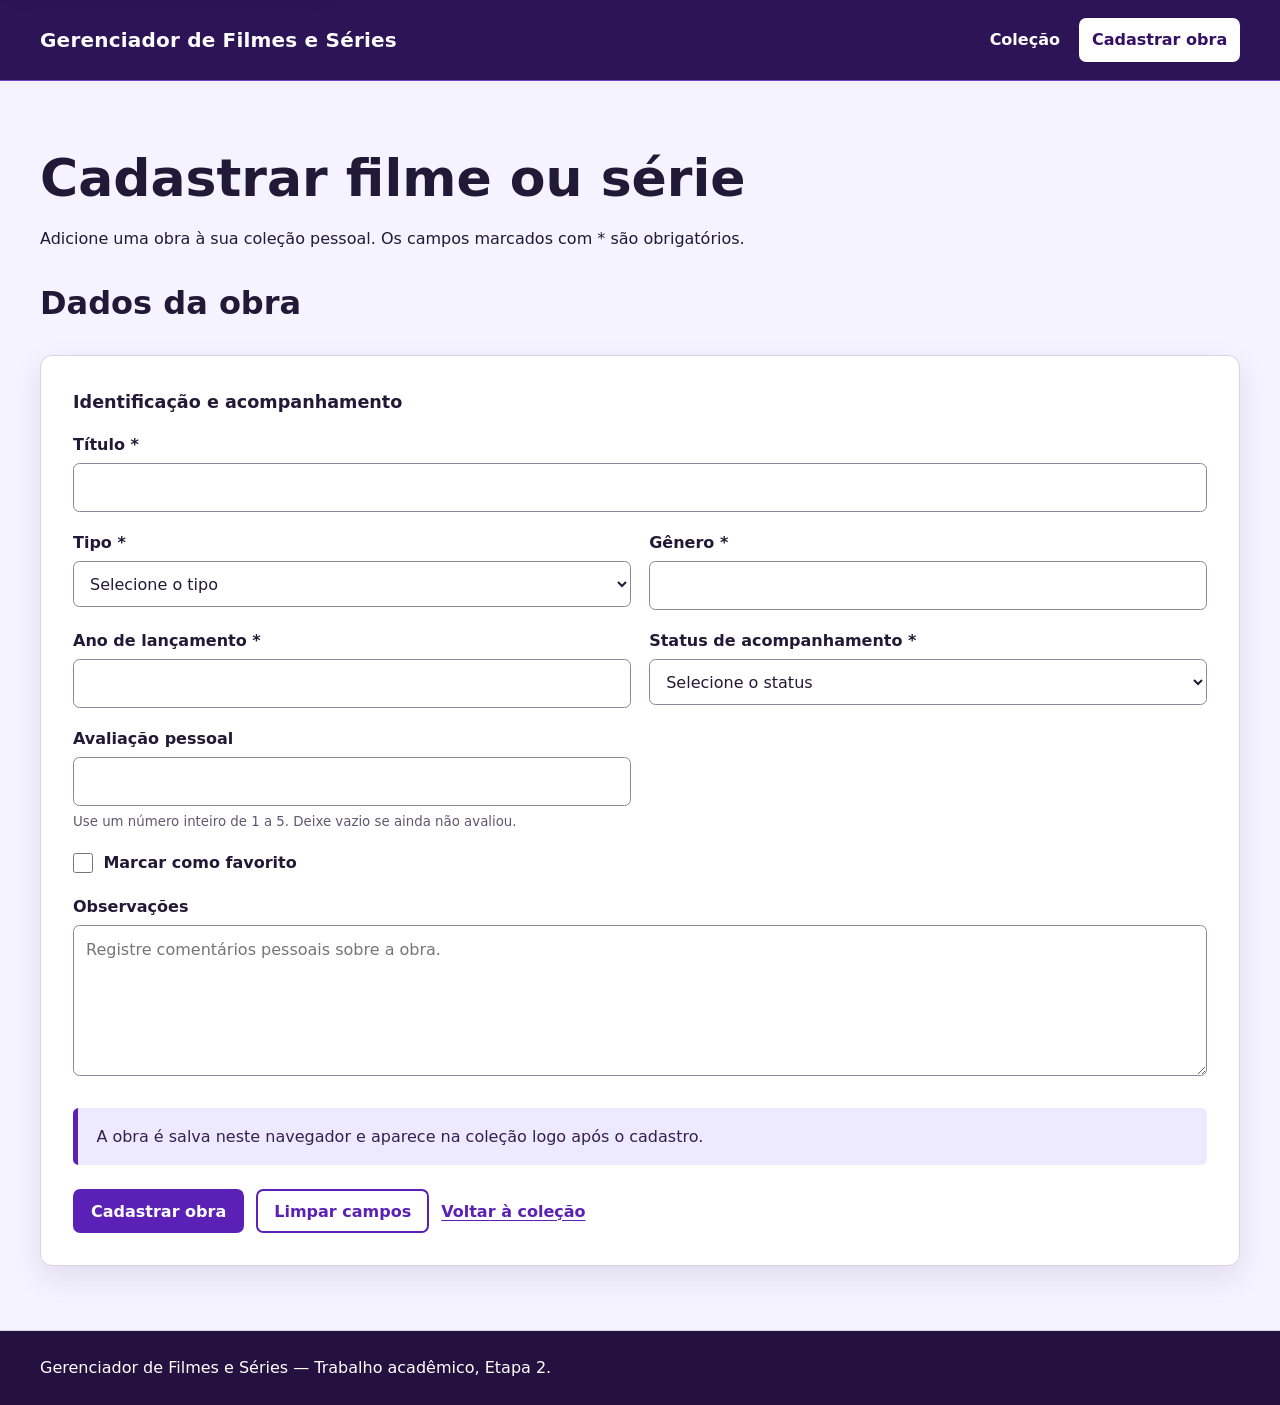
==== pages/cadastro.html @ 1528eb8b "first commit" ====
<!DOCTYPE html>
<html lang="pt-BR">
<head>
  <meta charset="UTF-8">
  <meta name="viewport" content="width=device-width, initial-scale=1.0">
  <meta name="description" content="Cadastro de uma obra no Gerenciador de Filmes e Séries.">
  <link rel="stylesheet" href="../assets/css/style.css">
  <script src="../assets/js/script.js" defer></script>
  <title>Cadastro | Gerenciador de Filmes e Séries</title>
</head>
<body>
  <a class="skip-link" href="#conteudo-principal">Pular para o conteúdo principal</a>
  <header class="site-header">
    <div class="container">
      <p class="site-name">Gerenciador de Filmes e Séries</p>
      <nav aria-label="Navegação principal">
        <ul>
          <li><a href="../index.html">Coleção</a></li>
          <li><a href="cadastro.html" aria-current="page">Cadastrar obra</a></li>
        </ul>
      </nav>
    </div>
  </header>
  <main id="conteudo-principal" class="container page-content">
    <section class="page-intro" aria-labelledby="titulo-pagina">
      <h1 id="titulo-pagina">Cadastrar filme ou série</h1>
      <p>Adicione uma obra à sua coleção pessoal. Os campos marcados com <span aria-hidden="true">*</span> são obrigatórios.</p>
    </section>

    <section aria-labelledby="titulo-formulario">
      <h2 id="titulo-formulario">Dados da obra</h2>
      <form id="form-cadastro">
        <fieldset>
          <legend>Identificação e acompanhamento</legend>

          <div class="form-grid">
            <div class="field field-wide">
              <label for="titulo">Título <span aria-hidden="true">*</span></label>
              <input type="text" id="titulo" name="titulo" required autocomplete="off">
            </div>

            <div class="field">
              <label for="tipo">Tipo <span aria-hidden="true">*</span></label>
              <select id="tipo" name="tipo" required>
                <option value="" selected disabled>Selecione o tipo</option>
                <option value="filme">Filme</option>
                <option value="serie">Série</option>
              </select>
            </div>

            <div class="field">
              <label for="genero">Gênero <span aria-hidden="true">*</span></label>
              <input type="text" id="genero" name="genero" list="sugestoes-genero" required autocomplete="off">
              <datalist id="sugestoes-genero">
                <option value="Ação"></option>
                <option value="Comédia"></option>
                <option value="Drama"></option>
                <option value="Ficção Científica"></option>
                <option value="Suspense"></option>
              </datalist>
            </div>

            <div class="field">
              <label for="ano">Ano de lançamento <span aria-hidden="true">*</span></label>
              <!-- O cinema surgiu no fim do século XIX; 2100 aceita obras anunciadas no futuro. -->
              <input type="number" id="ano" name="ano" min="1888" max="2100" step="1" required inputmode="numeric">
            </div>

            <div class="field">
              <label for="status">Status de acompanhamento <span aria-hidden="true">*</span></label>
              <select id="status" name="status" required>
                <option value="" selected disabled>Selecione o status</option>
                <option value="quero-assistir">Quero Assistir</option>
                <option value="assistindo">Assistindo</option>
                <option value="concluido">Concluído</option>
                <option value="abandonado">Abandonado</option>
              </select>
            </div>

            <div class="field">
              <label for="avaliacao">Avaliação pessoal</label>
              <input type="number" id="avaliacao" name="avaliacao" min="1" max="5" step="1" inputmode="numeric" aria-describedby="ajuda-avaliacao">
              <small id="ajuda-avaliacao">Use um número inteiro de 1 a 5. Deixe vazio se ainda não avaliou.</small>
            </div>

            <div class="field field-wide checkbox-field">
              <input type="checkbox" id="favorito" name="favorito" value="sim">
              <label for="favorito">Marcar como favorito</label>
            </div>

            <div class="field field-wide">
              <label for="observacoes">Observações</label>
              <textarea id="observacoes" name="observacoes" rows="5" placeholder="Registre comentários pessoais sobre a obra."></textarea>
            </div>
          </div>
        </fieldset>

        <p class="static-notice" id="aviso-formulario">A obra é salva neste navegador e aparece na coleção logo após o cadastro.</p>
        <div class="form-actions">
          <button type="submit" aria-describedby="aviso-formulario">Cadastrar obra</button>
          <button type="reset" class="button-secondary">Limpar campos</button>
          <a href="../index.html">Voltar à coleção</a>
        </div>
      </form>
    </section>
  </main>
  <footer class="site-footer">
    <div class="container"><p>Gerenciador de Filmes e Séries — Trabalho acadêmico, Etapa 2.</p></div>
  </footer>
</body>
</html>
---- assets/css/style.css ----
:root {
  color-scheme: light;
  --background: #f5f3ff;
  --surface: #ffffff;
  --surface-muted: #ede9fe;
  --text: #211a36;
  --muted: #5f5870;
  --primary: #5b21b6;
  --primary-dark: #401580;
  --border: #d8d2e5;
  --danger: #a31919;
  --danger-dark: #761111;
  --focus: #f59e0b;
  --shadow: 0 12px 30px rgb(46 31 78 / 10%);
  --radius: 0.75rem;
}

*,
*::before,
*::after {
  box-sizing: border-box;
}

html {
  scroll-behavior: smooth;
}

body {
  min-height: 100vh;
  margin: 0;
  display: flex;
  flex-direction: column;
  background: var(--background);
  color: var(--text);
  font-family: system-ui, -apple-system, BlinkMacSystemFont, "Segoe UI", sans-serif;
  font-size: 1rem;
  line-height: 1.6;
}

a {
  color: var(--primary);
  font-weight: 650;
  text-underline-offset: 0.2em;
}

a:hover {
  color: var(--primary-dark);
}

:focus-visible {
  outline: 3px solid var(--focus);
  outline-offset: 3px;
}

.container {
  width: min(100% - 2rem, 75rem);
  margin-inline: auto;
}

.skip-link {
  position: fixed;
  z-index: 10;
  top: 0.75rem;
  left: 0.75rem;
  padding: 0.65rem 1rem;
  transform: translateY(-180%);
  border-radius: 0.4rem;
  background: var(--surface);
  color: var(--primary-dark);
  box-shadow: var(--shadow);
}

.skip-link:focus {
  transform: translateY(0);
}

.site-header {
  border-bottom: 1px solid #7443c4;
  background: #2d1456;
  color: #fff;
}

.site-header .container {
  display: flex;
  align-items: center;
  justify-content: space-between;
  gap: 1.5rem;
  min-height: 5rem;
}

.site-name {
  margin: 0;
  font-size: clamp(1rem, 3vw, 1.25rem);
  font-weight: 800;
  letter-spacing: 0.01em;
}

nav ul {
  display: flex;
  flex-wrap: wrap;
  gap: 0.4rem;
  margin: 0;
  padding: 0;
  list-style: none;
}

nav a {
  display: block;
  padding: 0.55rem 0.8rem;
  border-radius: 0.45rem;
  color: #fff;
  text-decoration: none;
}

nav a:hover,
nav a[aria-current="page"] {
  background: #fff;
  color: #351064;
}

.page-content {
  flex: 1;
  padding-block: clamp(2rem, 5vw, 4rem);
}

.hero,
.page-intro {
  max-width: 50rem;
  margin-bottom: 2rem;
}

.hero h1,
.page-intro h1 {
  margin-block: 0.1em 0.35em;
  font-size: clamp(2.1rem, 6vw, 4rem);
  line-height: 1.1;
}

.page-intro h1 {
  font-size: clamp(2rem, 5vw, 3.25rem);
}

h2 {
  margin-top: 0;
  font-size: clamp(1.4rem, 3vw, 2rem);
  line-height: 1.25;
}

.eyebrow {
  margin-bottom: 0;
  color: var(--primary);
  font-size: 0.8rem;
  font-weight: 800;
  letter-spacing: 0.12em;
  text-transform: uppercase;
}

.section-heading {
  margin-bottom: 1.25rem;
}

.section-heading h2 {
  margin-bottom: 0;
}

.static-notice {
  margin-block: 1.5rem;
  padding: 1rem 1.15rem;
  border-left: 0.35rem solid var(--primary);
  border-radius: 0.35rem;
  background: var(--surface-muted);
  color: #332050;
}

.controls,
.collection,
.details-card,
form {
  margin-top: 2rem;
}

.controls,
.details-card,
form:not(.search-form):not(.filter-form) {
  padding: clamp(1.1rem, 3vw, 2rem);
  border: 1px solid var(--border);
  border-radius: var(--radius);
  background: var(--surface);
  box-shadow: var(--shadow);
}

.search-form,
.filter-form {
  margin-block: 1.25rem;
}

fieldset {
  min-width: 0;
  margin: 0;
  padding: 0;
  border: 0;
}

legend {
  margin-bottom: 1rem;
  padding: 0;
  font-size: 1.1rem;
  font-weight: 800;
}

.form-grid,
.filters-grid {
  display: grid;
  grid-template-columns: repeat(2, minmax(0, 1fr));
  gap: 1.15rem;
}

.filters-grid {
  grid-template-columns: repeat(3, minmax(0, 1fr));
}

.field {
  min-width: 0;
}

.field-wide {
  grid-column: 1 / -1;
}

label {
  display: block;
  margin-bottom: 0.35rem;
  font-weight: 750;
}

input,
select,
textarea,
button {
  font: inherit;
}

input:not([type="checkbox"]),
select,
textarea {
  width: 100%;
  min-height: 2.85rem;
  padding: 0.65rem 0.75rem;
  border: 1px solid #8d849e;
  border-radius: 0.4rem;
  background: #fff;
  color: var(--text);
}

textarea {
  min-height: 7.5rem;
  resize: vertical;
}

small {
  display: block;
  margin-top: 0.3rem;
  color: var(--muted);
}

.checkbox-field {
  display: flex;
  align-items: center;
  gap: 0.65rem;
}

.checkbox-field input {
  width: 1.25rem;
  height: 1.25rem;
  margin: 0;
  accent-color: var(--primary);
}

.checkbox-field label {
  margin: 0;
}

.inline-control {
  display: flex;
  gap: 0.65rem;
}

.inline-control input {
  flex: 1;
}

button,
.button-link {
  display: inline-flex;
  min-height: 2.75rem;
  align-items: center;
  justify-content: center;
  padding: 0.6rem 1rem;
  border: 2px solid var(--primary);
  border-radius: 0.45rem;
  background: var(--primary);
  color: #fff;
  font-weight: 750;
  line-height: 1.2;
  text-decoration: none;
  cursor: pointer;
}

button:hover,
.button-link:hover {
  border-color: var(--primary-dark);
  background: var(--primary-dark);
  color: #fff;
}

button:disabled {
  border-color: #77717f;
  background: #dedbe2;
  color: #514d57;
  cursor: not-allowed;
}

.button-secondary {
  background: transparent;
  color: var(--primary);
}

.button-secondary:hover {
  color: #fff;
}

.button-danger {
  border-color: var(--danger);
  background: var(--danger);
}

.button-danger:hover {
  border-color: var(--danger-dark);
  background: var(--danger-dark);
}

.form-actions,
.table-actions {
  display: flex;
  flex-wrap: wrap;
  align-items: center;
  gap: 0.75rem;
}

.form-actions {
  margin-top: 1.25rem;
}

.table-wrapper {
  overflow-x: auto;
  border: 1px solid var(--border);
  border-radius: var(--radius);
  background: var(--surface);
  box-shadow: var(--shadow);
}

table {
  width: 100%;
  min-width: 70rem;
  border-collapse: collapse;
}

caption {
  padding: 1rem;
  color: var(--muted);
  font-weight: 650;
  text-align: left;
}

th,
td {
  padding: 0.9rem 0.75rem;
  border-top: 1px solid var(--border);
  text-align: left;
  vertical-align: top;
}

thead th {
  background: #37205c;
  color: #fff;
  white-space: nowrap;
}

tbody tr:nth-child(even) {
  background: #faf9fd;
}

.table-actions {
  min-width: 18rem;
}

.table-actions button,
.table-actions a {
  min-height: 2.25rem;
  padding: 0.35rem 0.55rem;
  font-size: 0.875rem;
}

.status {
  display: inline-block;
  padding: 0.18rem 0.5rem;
  border: 1px solid currentColor;
  border-radius: 999px;
  font-size: 0.85rem;
  font-weight: 750;
  white-space: nowrap;
}

.status-completed {
  color: #14632c;
}

.status-watching {
  color: #165a85;
}

.status-planned {
  color: #6d4b00;
}

.status-abandoned {
  color: #8b2020;
}

.feedback {
  margin-block: 0 1.25rem;
  padding: 0.85rem 1.15rem;
  border-left: 0.35rem solid #14632c;
  border-radius: 0.35rem;
  background: #e7f6ec;
  color: #14632c;
  font-weight: 650;
}

.feedback:empty {
  margin: 0;
  padding: 0;
  border: 0;
}

.rating-text {
  white-space: nowrap;
}

.details-list {
  display: grid;
  grid-template-columns: repeat(2, minmax(0, 1fr));
  gap: 1rem;
  margin: 0;
}

.details-list > div {
  padding: 1rem;
  border-radius: 0.5rem;
  background: #f8f6fc;
}

.details-list .details-wide {
  grid-column: 1 / -1;
}

.details-list dt {
  color: var(--muted);
  font-size: 0.85rem;
  font-weight: 750;
  text-transform: uppercase;
}

.details-list dd {
  margin: 0.25rem 0 0;
  font-weight: 650;
}

.site-footer {
  margin-top: auto;
  padding-block: 1.5rem;
  border-top: 1px solid var(--border);
  background: #24113f;
  color: #fff;
}

.site-footer p {
  margin: 0;
}

.visually-hidden {
  position: absolute;
  width: 1px;
  height: 1px;
  padding: 0;
  margin: -1px;
  overflow: hidden;
  clip: rect(0, 0, 0, 0);
  white-space: nowrap;
  border: 0;
}

@media (max-width: 48rem) {
  .site-header .container {
    align-items: flex-start;
    flex-direction: column;
    gap: 0.75rem;
    padding-block: 1rem;
  }

  .form-grid,
  .filters-grid,
  .details-list {
    grid-template-columns: 1fr;
  }

  .details-list .details-wide {
    grid-column: auto;
  }

  .inline-control {
    align-items: stretch;
    flex-direction: column;
  }
}

@media (max-width: 30rem) {
  .container {
    width: min(100% - 1rem, 75rem);
  }

  nav ul,
  nav li {
    width: 100%;
  }

  .form-actions > *,
  .inline-control button {
    width: 100%;
  }
}

@media (prefers-reduced-motion: reduce) {
  html {
    scroll-behavior: auto;
  }
}
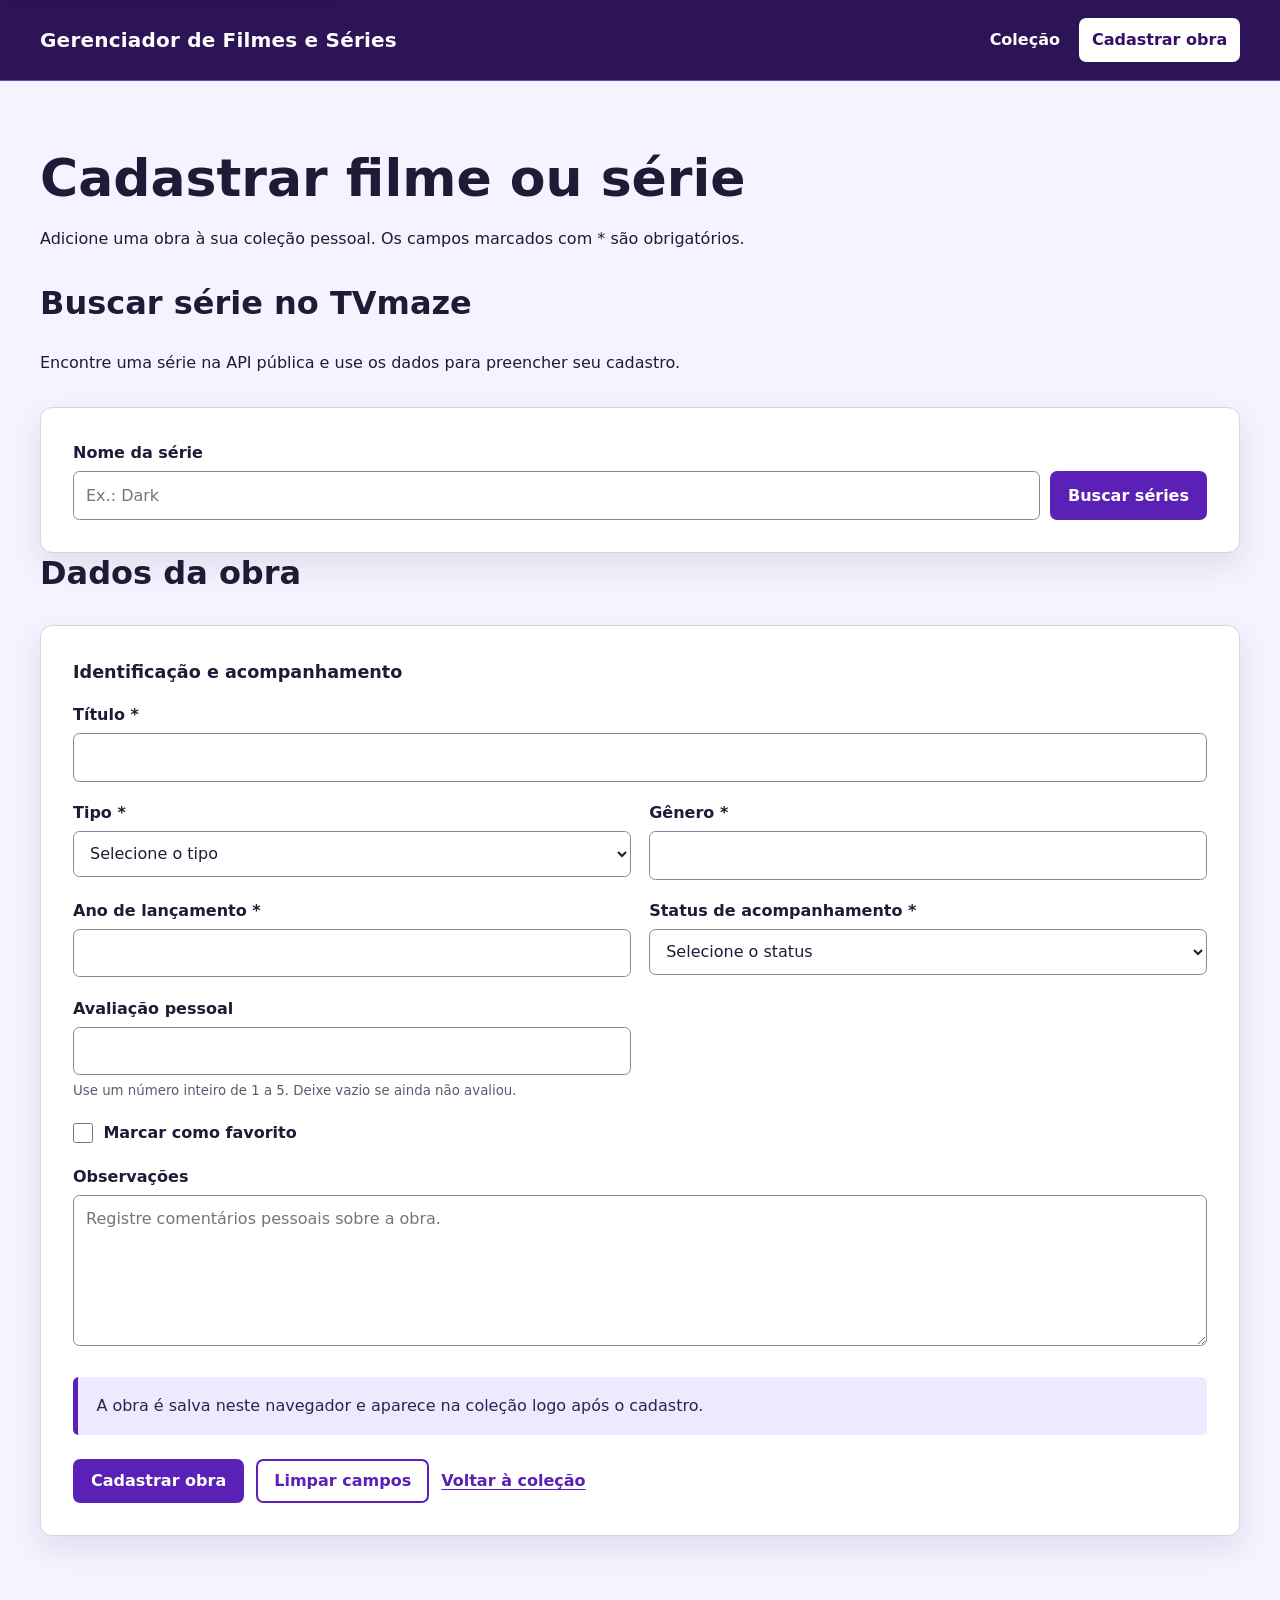
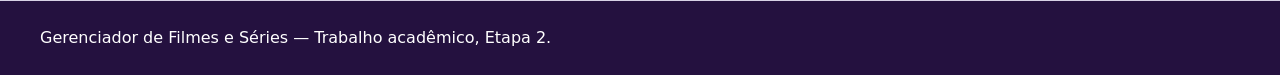
==== commit 504803ed: "feat: implementa CRUD e integracao com TVmaze" ====
--- a/pages/cadastro.html
+++ b/pages/cadastro.html
@@ -25,6 +25,14 @@
     <section class="page-intro" aria-labelledby="titulo-pagina">
       <h1 id="titulo-pagina">Cadastrar filme ou série</h1>
       <p>Adicione uma obra à sua coleção pessoal. Os campos marcados com <span aria-hidden="true">*</span> são obrigatórios.</p>
+    </section>
+
+    <section class="api-search" aria-labelledby="titulo-busca-api">
+      <h2 id="titulo-busca-api">Buscar série no TVmaze</h2>
+      <p>Encontre uma série na API pública e use os dados para preencher seu cadastro.</p>
+      <form id="form-busca-api" role="search"><div class="field"><label for="busca-api">Nome da série</label><div class="inline-control"><input id="busca-api" name="busca" type="search" placeholder="Ex.: Dark" minlength="2" required><button type="submit">Buscar séries</button></div></div></form>
+      <p id="feedback-api" class="feedback" role="status"></p>
+      <div id="resultados-api" class="api-results" aria-live="polite"></div>
     </section>
 
     <section aria-labelledby="titulo-formulario">
@@ -96,6 +104,7 @@
         </fieldset>
 
         <p class="static-notice" id="aviso-formulario">A obra é salva neste navegador e aparece na coleção logo após o cadastro.</p>
+        <p data-feedback class="feedback" role="status"></p>
         <div class="form-actions">
           <button type="submit" aria-describedby="aviso-formulario">Cadastrar obra</button>
           <button type="reset" class="button-secondary">Limpar campos</button>
